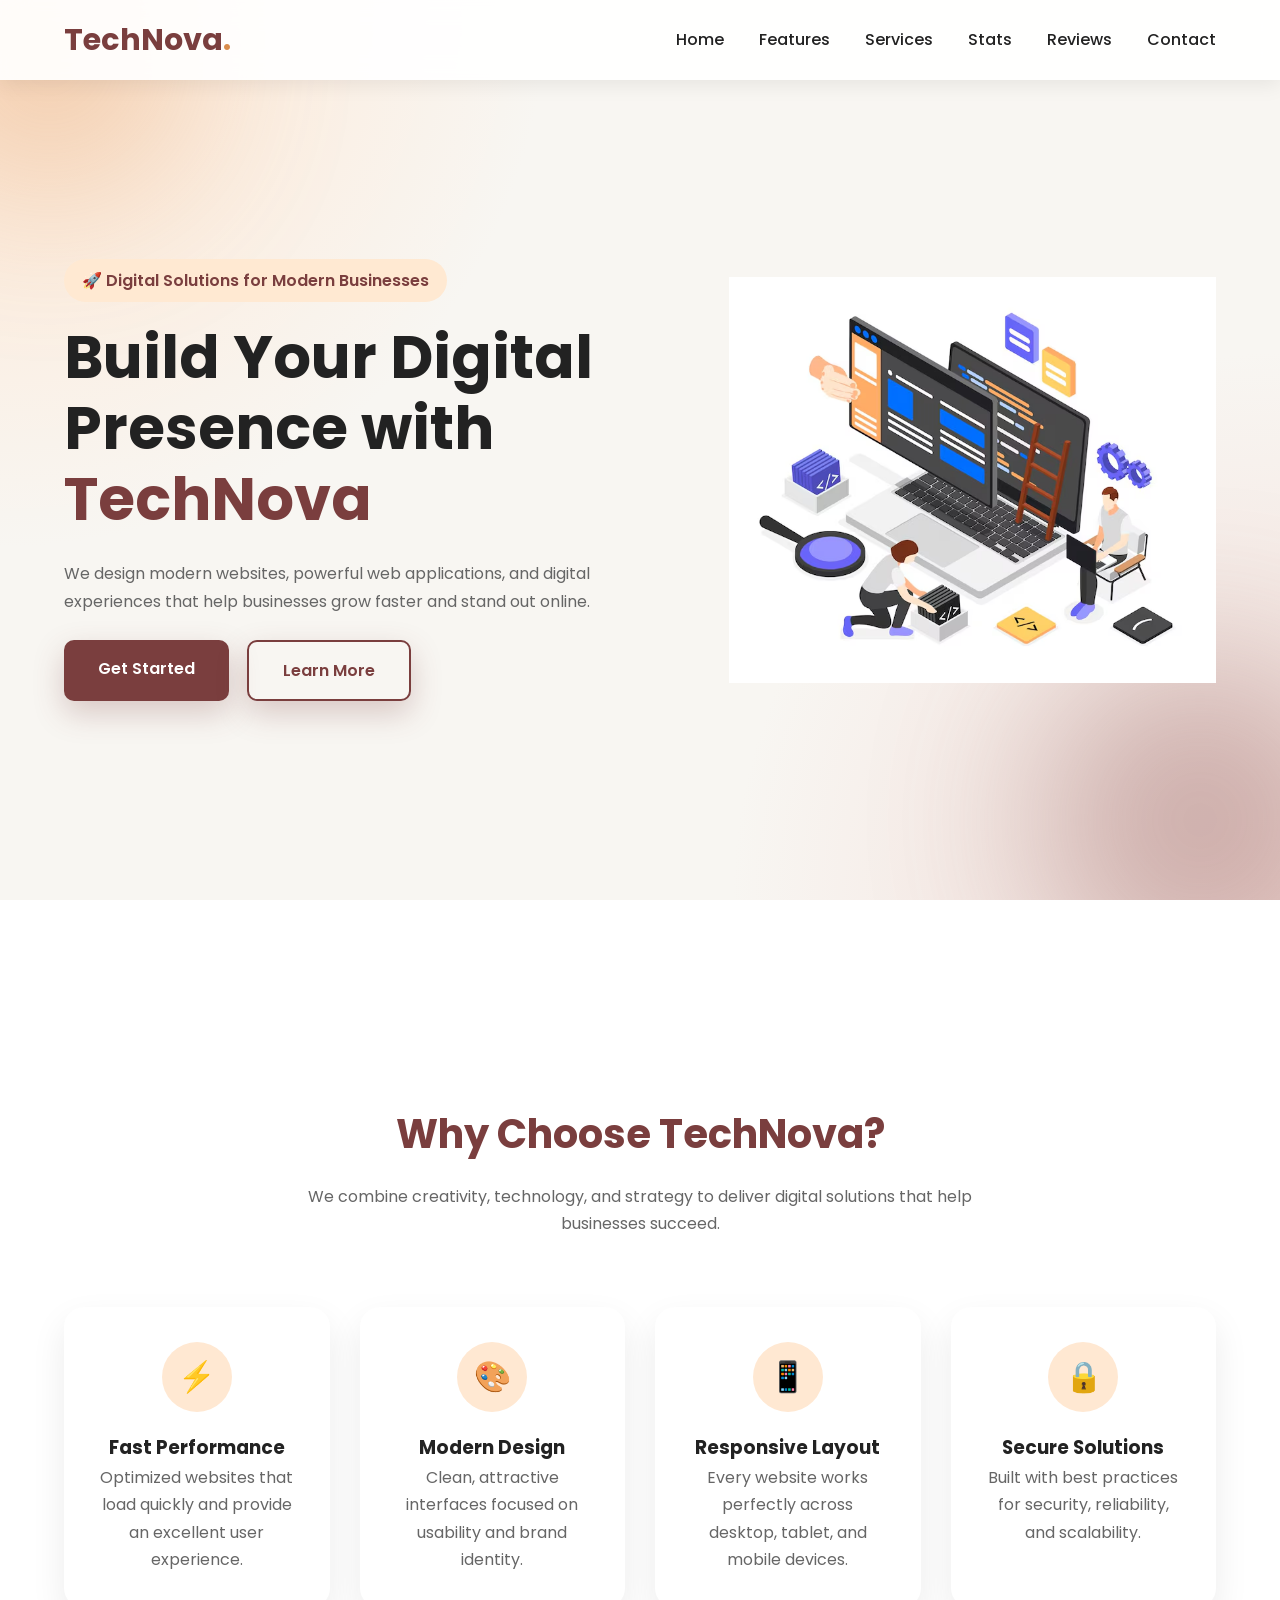
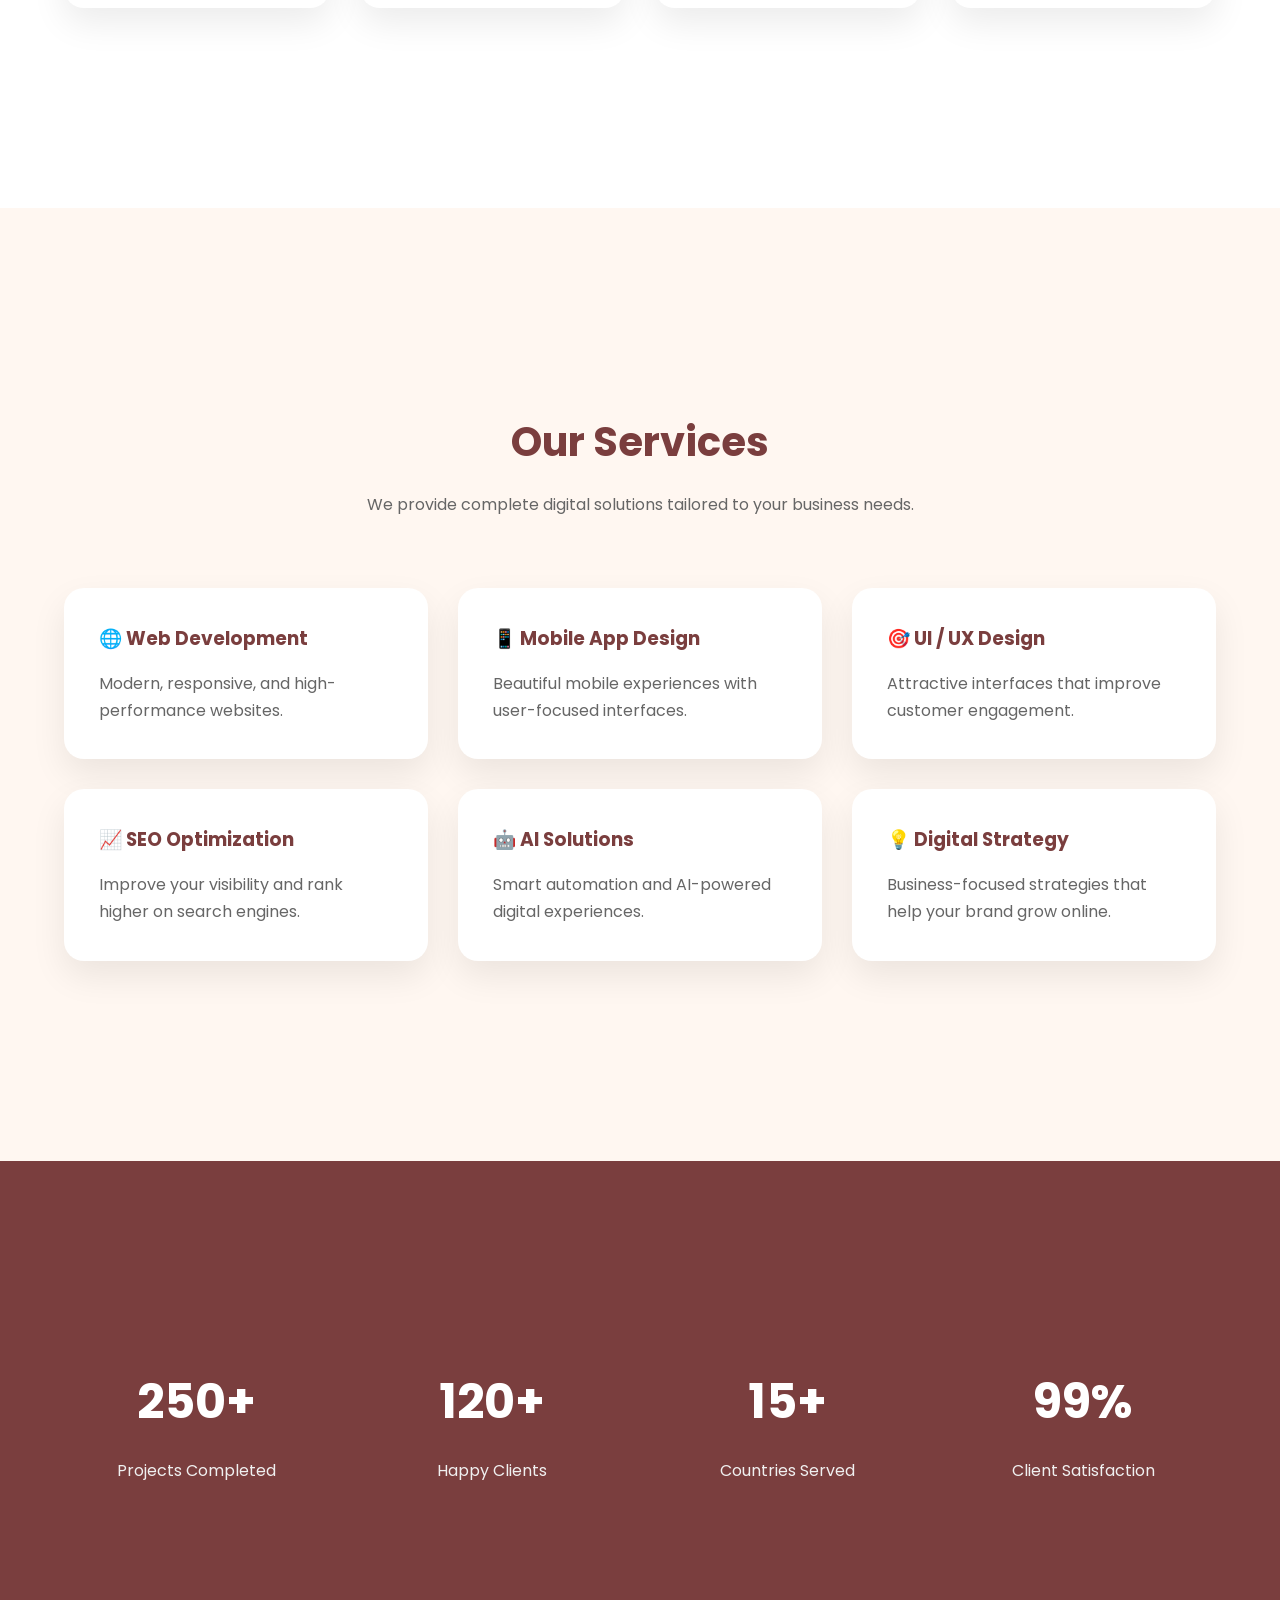
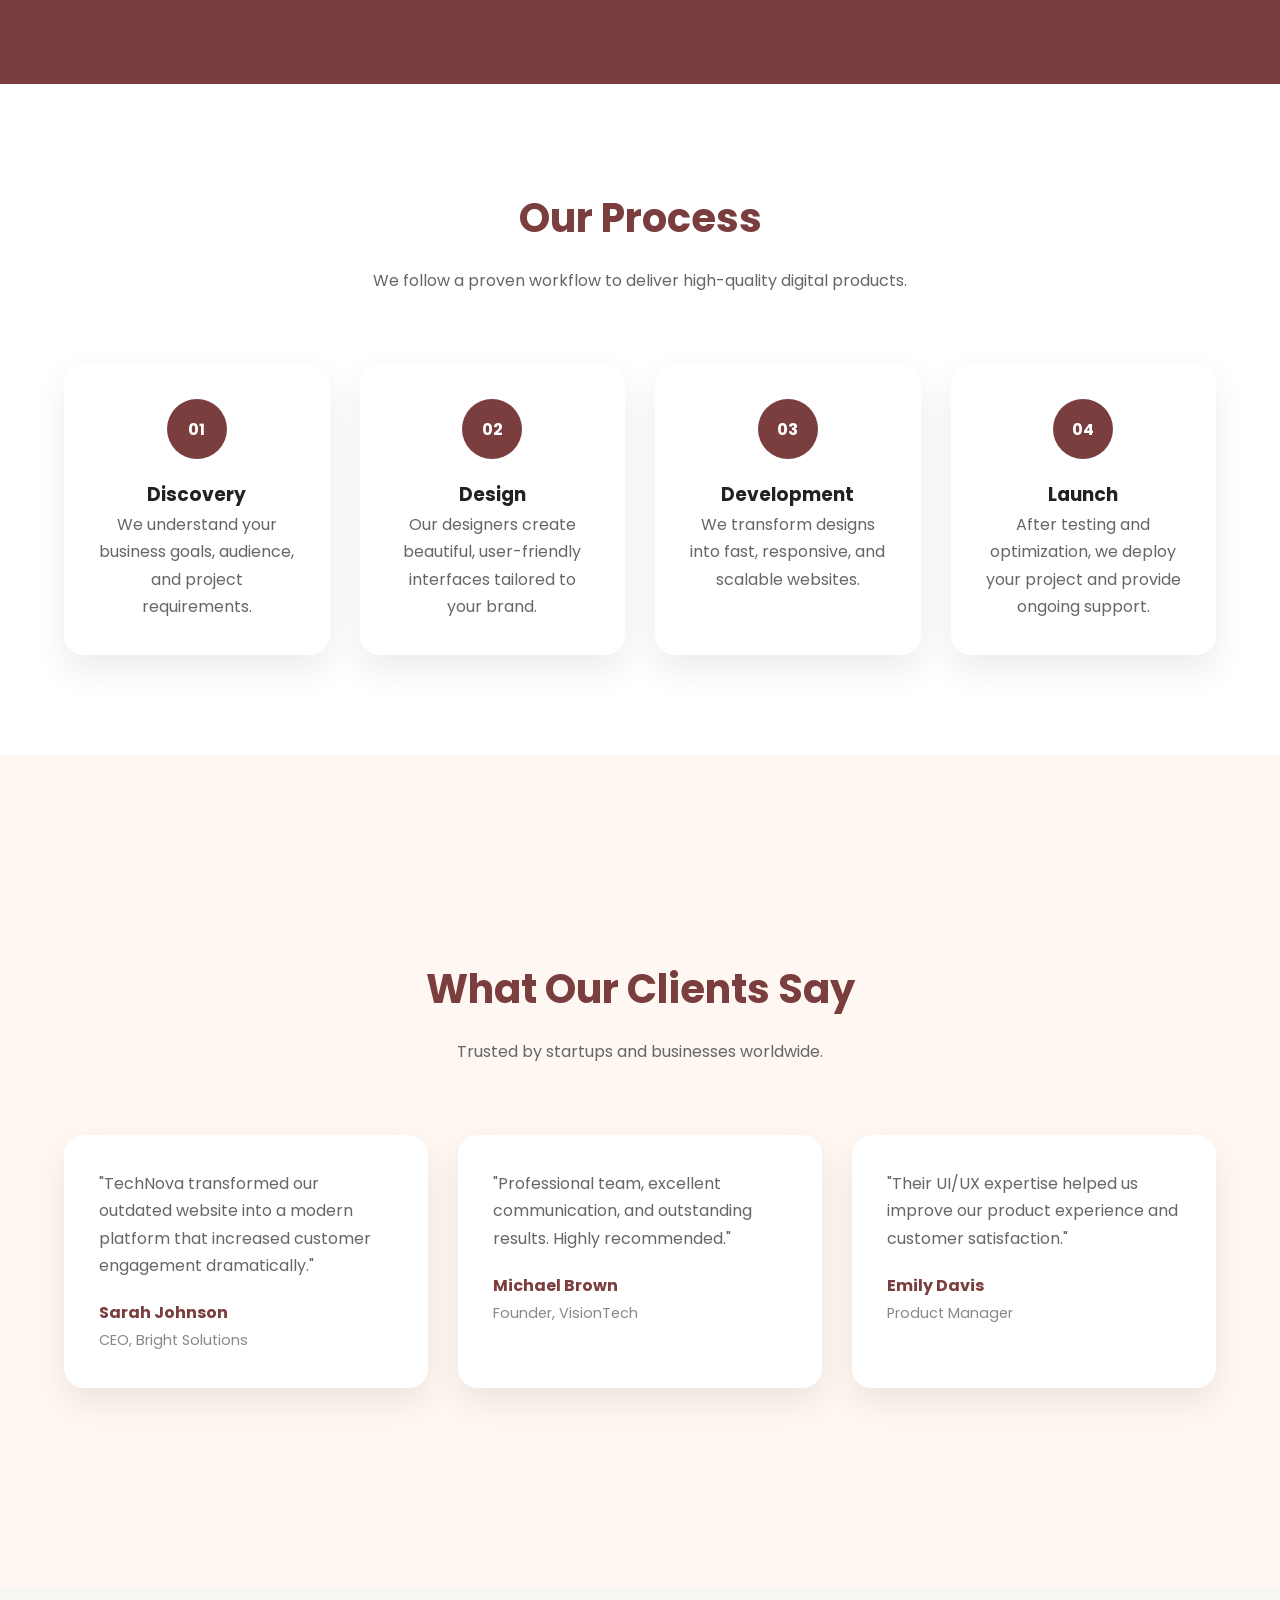
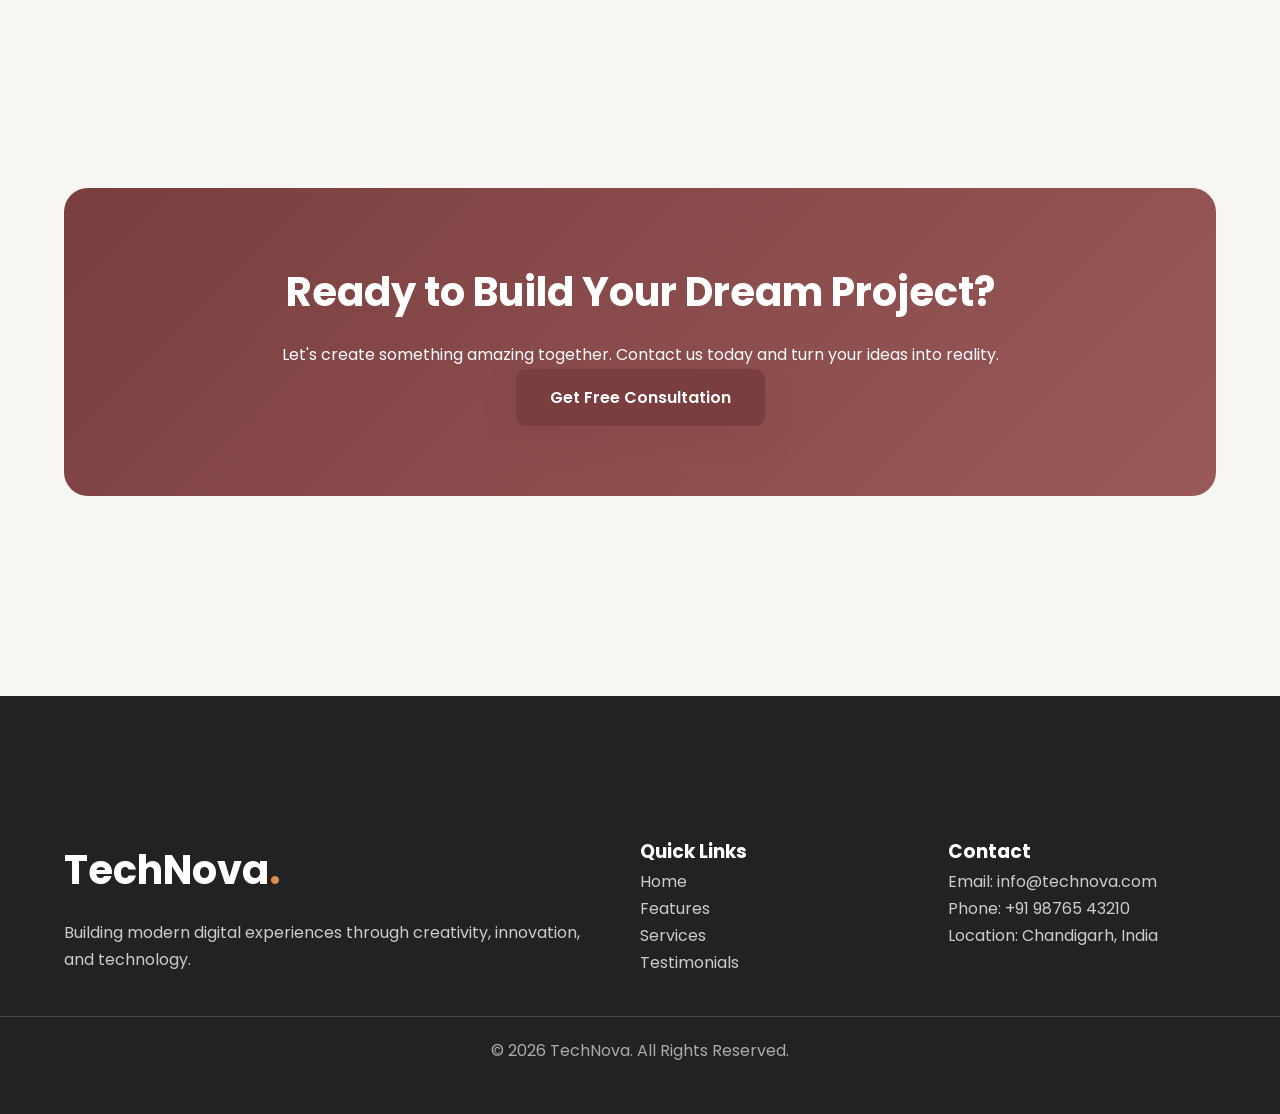
==== landing-page-codesoft/index.html @ 38b24939 "Complete Landing Page project" ====
<!DOCTYPE html>
<html lang="en">

<head>
    <meta charset="UTF-8">
    <meta name="viewport" content="width=device-width, initial-scale=1.0">
    <title>TechNova | Digital Agency</title>

    <link rel="stylesheet" href="style.css">

    <link rel="preconnect" href="https://fonts.googleapis.com">
    <link rel="preconnect" href="https://fonts.gstatic.com" crossorigin>

    <link href="https://fonts.googleapis.com/css2?family=Poppins:wght@300;400;500;600;700;800&display=swap"
        rel="stylesheet">
    <link rel="icon" href="assets/images/favicon.png">
</head>

<body>

    <!-- ================= HEADER ================= -->

    <header>

        <div class="container navbar">

            <a href="#" class="logo">
                TechNova<span>.</span>
            </a>

            <nav>

                <ul class="nav-links">

                    <li><a href="#hero">Home</a></li>

                    <li><a href="#features">Features</a></li>

                    <li><a href="#services">Services</a></li>

                    <li><a href="#stats">Stats</a></li>

                    <li><a href="#testimonials">Reviews</a></li>

                    <li><a href="#cta">Contact</a></li>

                </ul>

            </nav>

        </div>

    </header>

    <!-- ================= HERO ================= -->

    <section id="hero">

        <div class="blob blob1"></div>
        <div class="blob blob2"></div>

        <div class="container hero-container">

            <div class="hero-content">

                <span class="hero-tag">
                    🚀 Digital Solutions for Modern Businesses
                </span>

                <h1>

                    Build Your Digital Presence with

                    <span>TechNova</span>

                </h1>

                <p>

                    We design modern websites, powerful web applications,
                    and digital experiences that help businesses grow faster
                    and stand out online.

                </p>

                <div class="hero-buttons">

                    <a href="#services" class="btn">

                        Get Started

                    </a>

                    <a href="#features" class="btn btn-outline">

                        Learn More

                    </a>

                </div>

            </div>

            <div class="hero-image">

                <img src="assets/images/hero.png" alt="Hero">

            </div>

        </div>

    </section>

    <!-- ================= FEATURES ================= -->

    <section id="features">
        <section id="features">

    <div class="container">

        <div class="section-heading">

            <h2>Why Choose TechNova?</h2>

            <p>
                We combine creativity, technology, and strategy to deliver
                digital solutions that help businesses succeed.
            </p>

        </div>

        <div class="features-grid">

            <div class="feature-card">

                <div class="feature-icon">
                    ⚡
                </div>

                <h3>Fast Performance</h3>

                <p>
                    Optimized websites that load quickly and provide an excellent user experience.
                </p>

            </div>

            <div class="feature-card">

                <div class="feature-icon">
                    🎨
                </div>

                <h3>Modern Design</h3>

                <p>
                    Clean, attractive interfaces focused on usability and brand identity.
                </p>

            </div>

            <div class="feature-card">

                <div class="feature-icon">
                    📱
                </div>

                <h3>Responsive Layout</h3>

                <p>
                    Every website works perfectly across desktop, tablet, and mobile devices.
                </p>

            </div>

            <div class="feature-card">

                <div class="feature-icon">
                    🔒
                </div>

                <h3>Secure Solutions</h3>

                <p>
                    Built with best practices for security, reliability, and scalability.
                </p>

            </div>

        </div>

    </div>

</section>

    </section>

    <!-- ================= SERVICES ================= -->

    <section id="services">
        <section id="services">

    <div class="container">

        <div class="section-heading">

            <h2>Our Services</h2>

            <p>
                We provide complete digital solutions tailored to your business needs.
            </p>

        </div>

        <div class="services-grid">

            <div class="service-card">

                <h3>🌐 Web Development</h3>

                <p>
                    Modern, responsive, and high-performance websites.
                </p>

            </div>

            <div class="service-card">

                <h3>📱 Mobile App Design</h3>

                <p>
                    Beautiful mobile experiences with user-focused interfaces.
                </p>

            </div>

            <div class="service-card">

                <h3>🎯 UI / UX Design</h3>

                <p>
                    Attractive interfaces that improve customer engagement.
                </p>

            </div>

            <div class="service-card">

                <h3>📈 SEO Optimization</h3>

                <p>
                    Improve your visibility and rank higher on search engines.
                </p>

            </div>

            <div class="service-card">

                <h3>🤖 AI Solutions</h3>

                <p>
                    Smart automation and AI-powered digital experiences.
                </p>

            </div>

            <div class="service-card">

                <h3>💡 Digital Strategy</h3>

                <p>
                    Business-focused strategies that help your brand grow online.
                </p>

            </div>

        </div>

    </div>

</section>

    </section>

    <!-- ================= STATS ================= -->

    <section id="stats">
        <section id="stats">

    <div class="container stats-grid">

        <div class="stat-box">

            <h2>250+</h2>

            <p>Projects Completed</p>

        </div>

        <div class="stat-box">

            <h2>120+</h2>

            <p>Happy Clients</p>

        </div>

        <div class="stat-box">

            <h2>15+</h2>

            <p>Countries Served</p>

        </div>

        <div class="stat-box">

            <h2>99%</h2>

            <p>Client Satisfaction</p>

        </div>

    </div>

</section>

    </section>
    <!-- ================= PROCESS ================= -->

<section id="process">

    <div class="container">

        <div class="section-heading">

            <h2>Our Process</h2>

            <p>
                We follow a proven workflow to deliver high-quality digital products.
            </p>

        </div>

        <div class="process-grid">

            <div class="process-card">

                <div class="process-number">01</div>

                <h3>Discovery</h3>

                <p>
                    We understand your business goals, audience, and project requirements.
                </p>

            </div>

            <div class="process-card">

                <div class="process-number">02</div>

                <h3>Design</h3>

                <p>
                    Our designers create beautiful, user-friendly interfaces tailored to your brand.
                </p>

            </div>

            <div class="process-card">

                <div class="process-number">03</div>

                <h3>Development</h3>

                <p>
                    We transform designs into fast, responsive, and scalable websites.
                </p>

            </div>

            <div class="process-card">

                <div class="process-number">04</div>

                <h3>Launch</h3>

                <p>
                    After testing and optimization, we deploy your project and provide ongoing support.
                </p>

            </div>

        </div>

    </div>

</section>

    <!-- ================= TESTIMONIALS ================= -->

    <section id="testimonials">
        <!-- ================= TESTIMONIALS ================= -->

<section id="testimonials">

    <div class="container">

        <div class="section-heading">

            <h2>What Our Clients Say</h2>

            <p>
                Trusted by startups and businesses worldwide.
            </p>

        </div>

        <div class="testimonial-grid">

            <div class="testimonial-card">

                <p>

                    "TechNova transformed our outdated website into a modern platform that increased customer engagement dramatically."

                </p>

                <h4>Sarah Johnson</h4>

                <span>CEO, Bright Solutions</span>

            </div>

            <div class="testimonial-card">

                <p>

                    "Professional team, excellent communication, and outstanding results. Highly recommended."

                </p>

                <h4>Michael Brown</h4>

                <span>Founder, VisionTech</span>

            </div>

            <div class="testimonial-card">

                <p>

                    "Their UI/UX expertise helped us improve our product experience and customer satisfaction."

                </p>

                <h4>Emily Davis</h4>

                <span>Product Manager</span>

            </div>

        </div>

    </div>

</section>

    </section>

    <!-- ================= CTA ================= -->

    <section id="cta">
        <!-- ================= CTA ================= -->

<section id="cta">

    <div class="container cta-box">

        <h2>

            Ready to Build Your Dream Project?

        </h2>

        <p>

            Let's create something amazing together.
            Contact us today and turn your ideas into reality.

        </p>

        <a href="#" class="btn">

            Get Free Consultation

        </a>

    </div>

</section>

    </section>

    <!-- ================= FOOTER ================= -->

    <footer>
        <!-- ================= FOOTER ================= -->

<footer>

    <div class="container footer-container">

        <div class="footer-about">

            <h2>

                TechNova<span>.</span>

            </h2>

            <p>

                Building modern digital experiences through creativity,
                innovation, and technology.

            </p>

        </div>

        <div class="footer-links">

            <h3>Quick Links</h3>

            <ul>

                <li><a href="#hero">Home</a></li>

                <li><a href="#features">Features</a></li>

                <li><a href="#services">Services</a></li>

                <li><a href="#testimonials">Testimonials</a></li>

            </ul>

        </div>

        <div class="footer-contact">

            <h3>Contact</h3>

            <p>Email: info@technova.com</p>

            <p>Phone: +91 98765 43210</p>

            <p>Location: Chandigarh, India</p>

        </div>

    </div>

    <hr>

    <div class="copyright">

        © 2026 TechNova. All Rights Reserved.

    </div>

</footer>

    </footer>

</body>

</html>
---- landing-page-codesoft/style.css ----
/* =========================
   FINAL LANDING PAGE CSS
   TechNova
========================= */

/* RESET */
*{
    margin:0;
    padding:0;
    box-sizing:border-box;
    scroll-behavior:smooth;
}

:root{
    --cream:#F8F6F2;
    --white:#fff;
    --maroon:#7A3E3E;
    --orange:#D98C4C;
    --text:#222;
    --muted:#666;
    --shadow:0 15px 35px rgba(0,0,0,.08);
}

body{
    font-family:'Poppins',sans-serif;
    background:var(--cream);
    color:var(--text);
    line-height:1.7;
}

img{width:100%;display:block}
a{text-decoration:none;color:inherit}
ul{list-style:none}

.container{
    width:90%;
    max-width:1200px;
    margin:auto;
}

section{padding:100px 0;}

h1{font-size:3.7rem;line-height:1.2}
h2{font-size:2.5rem;color:var(--maroon);margin-bottom:15px}
p{color:var(--muted)}

.btn{
    display:inline-block;
    padding:15px 34px;
    border-radius:10px;
    background:var(--maroon);
    color:#fff;
    font-weight:600;
    transition:.35s;
    box-shadow:0 12px 30px rgba(122,62,62,.25);
}
.btn:hover{
    background:var(--orange);
    transform:translateY(-6px);
    box-shadow:0 20px 35px rgba(122,62,62,.35);
}
.btn-outline{
    background:transparent;
    color:var(--maroon);
    border:2px solid var(--maroon);
}
.btn-outline:hover{
    background:var(--maroon);
    color:#fff;
}

/* HEADER */
header{
    position:fixed;
    width:100%;
    top:0;
    background:rgba(255,255,255,.92);
    backdrop-filter:blur(14px);
    box-shadow:0 4px 20px rgba(0,0,0,.08);
    z-index:1000;
}
.navbar{
    height:80px;
    display:flex;
    justify-content:space-between;
    align-items:center;
}
.logo{font-size:1.9rem;font-weight:700;color:var(--maroon)}
.logo span{color:var(--orange)}
.nav-links{display:flex;gap:35px}
.nav-links a{font-weight:500;position:relative}
.nav-links a::after{
content:"";
position:absolute;
left:0;
bottom:-6px;
height:2px;
width:0;
background:var(--orange);
transition:.3s;
}
.nav-links a:hover{color:var(--orange)}
.nav-links a:hover::after{width:100%}

/* HERO */
#hero{
padding-top:160px;
min-height:100vh;
display:flex;
align-items:center;
background:
radial-gradient(circle at top left,#FFE6D1 0%,transparent 35%),
radial-gradient(circle at bottom right,#F3DDD8 0%,transparent 35%),
var(--cream);
position:relative;
overflow:hidden;
}
.hero-container{
display:grid;
grid-template-columns:1.1fr .9fr;
gap:70px;
align-items:center;
position:relative;
z-index:2;
}
.hero-content{animation:slideLeft .9s ease}
.hero-image{animation:slideRight 1s ease}
.hero-tag{
display:inline-block;
padding:8px 18px;
border-radius:30px;
background:#FFE9D2;
color:var(--maroon);
font-weight:600;
margin-bottom:20px;
}
.hero-content h1 span{color:var(--maroon)}
.hero-content p{max-width:550px;margin:25px 0}
.hero-buttons{display:flex;gap:18px}
.hero-image img{
max-width:520px;
margin-left:auto;
animation:floatImage 5s ease-in-out infinite;
}
.blob{
position:absolute;
border-radius:50%;
filter:blur(90px);
opacity:.35;
z-index:1;
}
.blob1{
width:260px;height:260px;
background:var(--orange);
left:-80px;top:-70px;
}
.blob2{
width:320px;height:320px;
background:var(--maroon);
right:-80px;bottom:-80px;
}
@keyframes floatImage{
0%,100%{transform:translateY(0)}
50%{transform:translateY(-18px)}
}
@keyframes slideLeft{
from{opacity:0;transform:translateX(-60px)}
to{opacity:1;transform:none}
}
@keyframes slideRight{
from{opacity:0;transform:translateX(60px)}
to{opacity:1;transform:none}
}

/* COMMON */
.section-heading{
text-align:center;
margin-bottom:70px;
}
.section-heading p{
max-width:700px;
margin:auto;
}

/* FEATURES */
#features{background:#fff}
.features-grid{
display:grid;
grid-template-columns:repeat(4,1fr);
gap:30px;
}
.feature-card{
background:#fff;
padding:35px;
border-radius:20px;
box-shadow:var(--shadow);
text-align:center;
transition:.3s;
}
.feature-card:hover{transform:translateY(-10px)}
.feature-icon{
width:70px;height:70px;
border-radius:50%;
background:#FFE8D2;
display:flex;
align-items:center;
justify-content:center;
font-size:30px;
margin:0 auto 20px;
}

/* SERVICES */
#services{background:#FFF7F1}
.services-grid{
display:grid;
grid-template-columns:repeat(3,1fr);
gap:30px;
}
.service-card{
background:#fff;
padding:35px;
border-radius:20px;
box-shadow:var(--shadow);
transition:.3s;
}
.service-card:hover{transform:translateY(-10px)}
.service-card h3{color:var(--maroon);margin-bottom:15px}

/* STATS */
#stats{
background:var(--maroon);
color:#fff;
}
.stats-grid{
display:grid;
grid-template-columns:repeat(4,1fr);
gap:30px;
text-align:center;
}
.stat-box h2{color:#fff;font-size:3rem}
.stat-box p{color:#f0f0f0}

/* PROCESS */
#process{background:#fff}
.process-grid{
display:grid;
grid-template-columns:repeat(4,1fr);
gap:30px;
}
.process-card{
background:#fff;
padding:35px;
border-radius:20px;
box-shadow:var(--shadow);
text-align:center;
}
.process-number{
width:60px;height:60px;
border-radius:50%;
background:var(--maroon);
color:#fff;
display:flex;
align-items:center;
justify-content:center;
font-weight:700;
margin:0 auto 20px;
}

/* TESTIMONIALS */
#testimonials{background:#FFF7F1}
.testimonial-grid{
display:grid;
grid-template-columns:repeat(3,1fr);
gap:30px;
}
.testimonial-card{
background:#fff;
padding:35px;
border-radius:20px;
box-shadow:var(--shadow);
}
.testimonial-card h4{margin-top:20px;color:var(--maroon)}
.testimonial-card span{color:#888;font-size:.9rem}

/* CTA */
#cta{background:var(--cream)}
.cta-box{
background:linear-gradient(135deg,var(--maroon),#9a5959);
color:#fff;
padding:70px;
border-radius:24px;
text-align:center;
}
.cta-box h2,.cta-box p{color:#fff}

/* FOOTER */
footer{
background:#222;
color:#ddd;
padding:70px 0 25px;
}
.footer-container{
display:grid;
grid-template-columns:2fr 1fr 1fr;
gap:40px;
}
footer h2,footer h3{color:#fff}
footer span{color:var(--orange)}
footer p,footer a{color:#ccc}
footer hr{
margin:40px 0 20px;
border:none;
border-top:1px solid #444;
}
.copyright{text-align:center;color:#aaa}

/* RESPONSIVE */
@media(max-width:992px){
.hero-container,
.features-grid,
.services-grid,
.stats-grid,
.process-grid,
.testimonial-grid,
.footer-container{
grid-template-columns:1fr 1fr;
}
}
@media(max-width:768px){
h1{font-size:2.5rem}
.hero-container,
.features-grid,
.services-grid,
.stats-grid,
.process-grid,
.testimonial-grid,
.footer-container{
grid-template-columns:1fr;
}
.nav-links{display:none}
.hero-buttons{flex-direction:column}
.hero-image img{margin:auto}
.cta-box{padding:40px 25px}
}
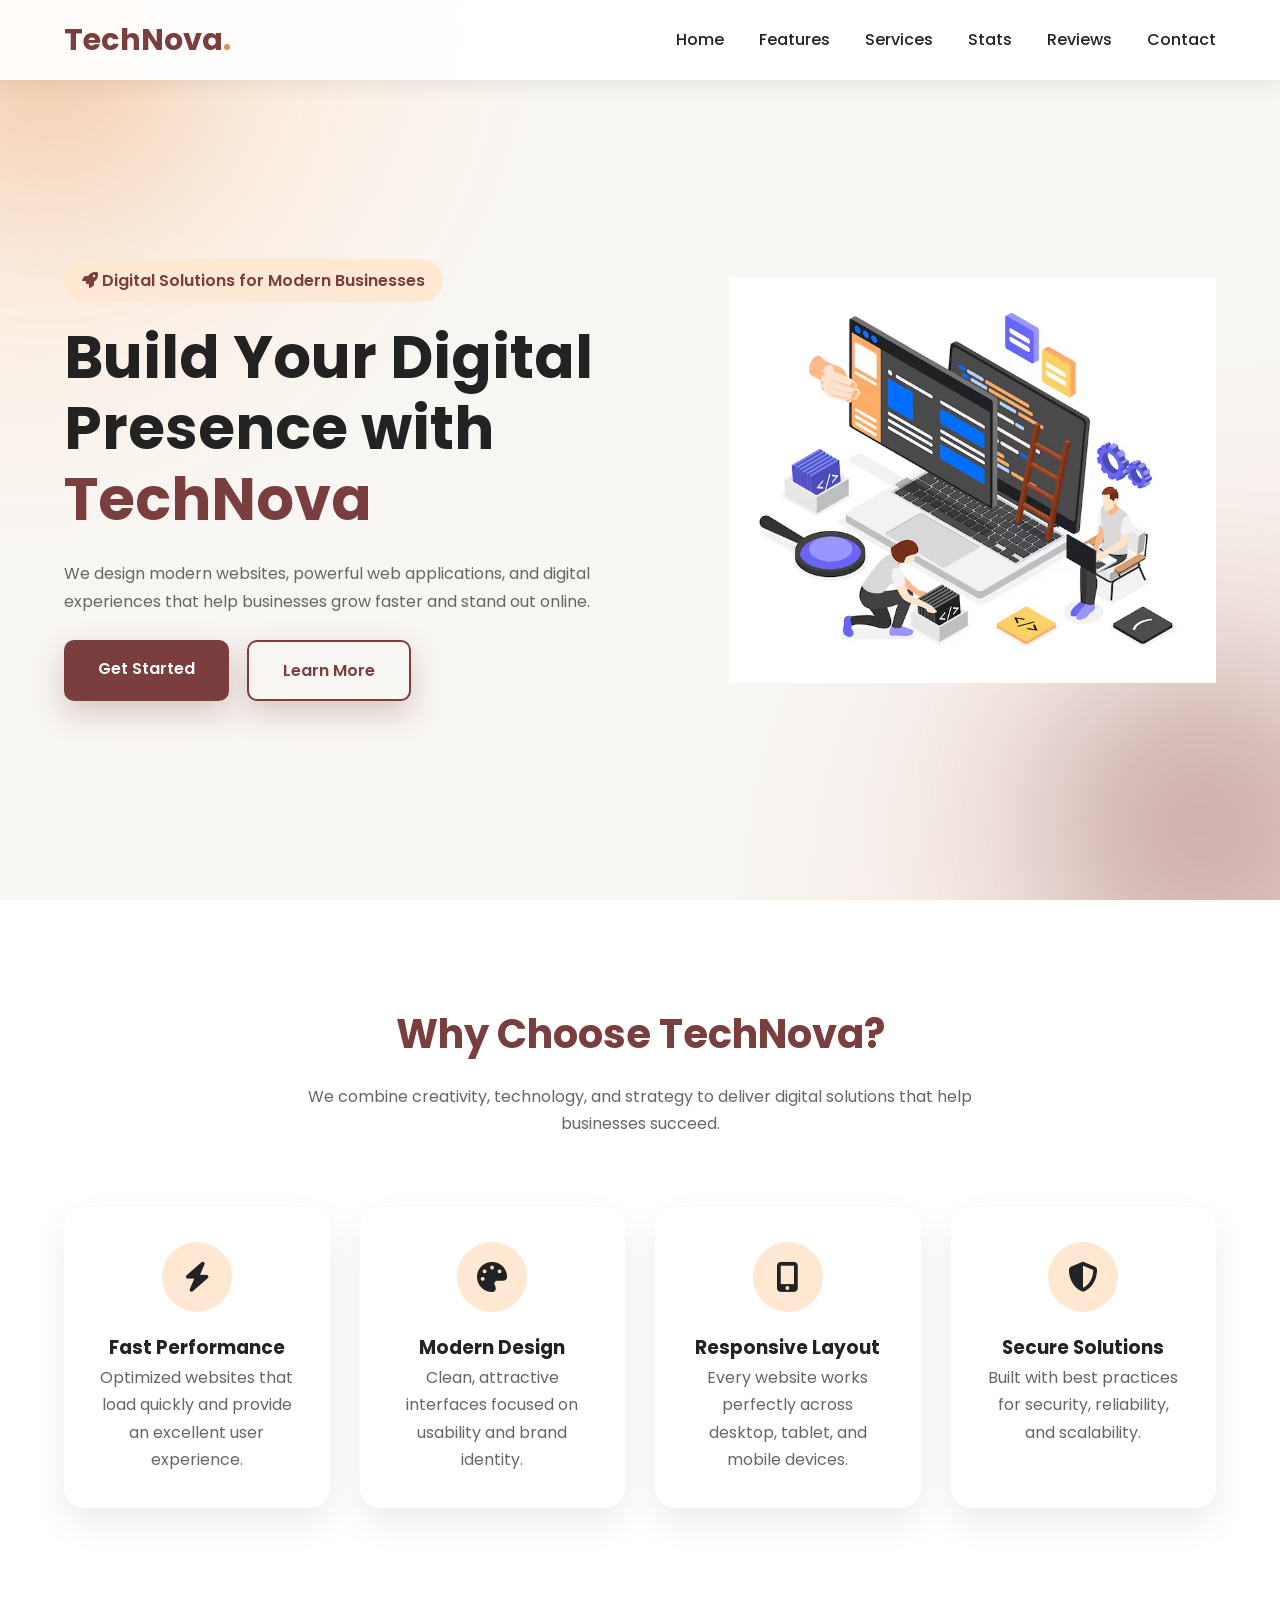
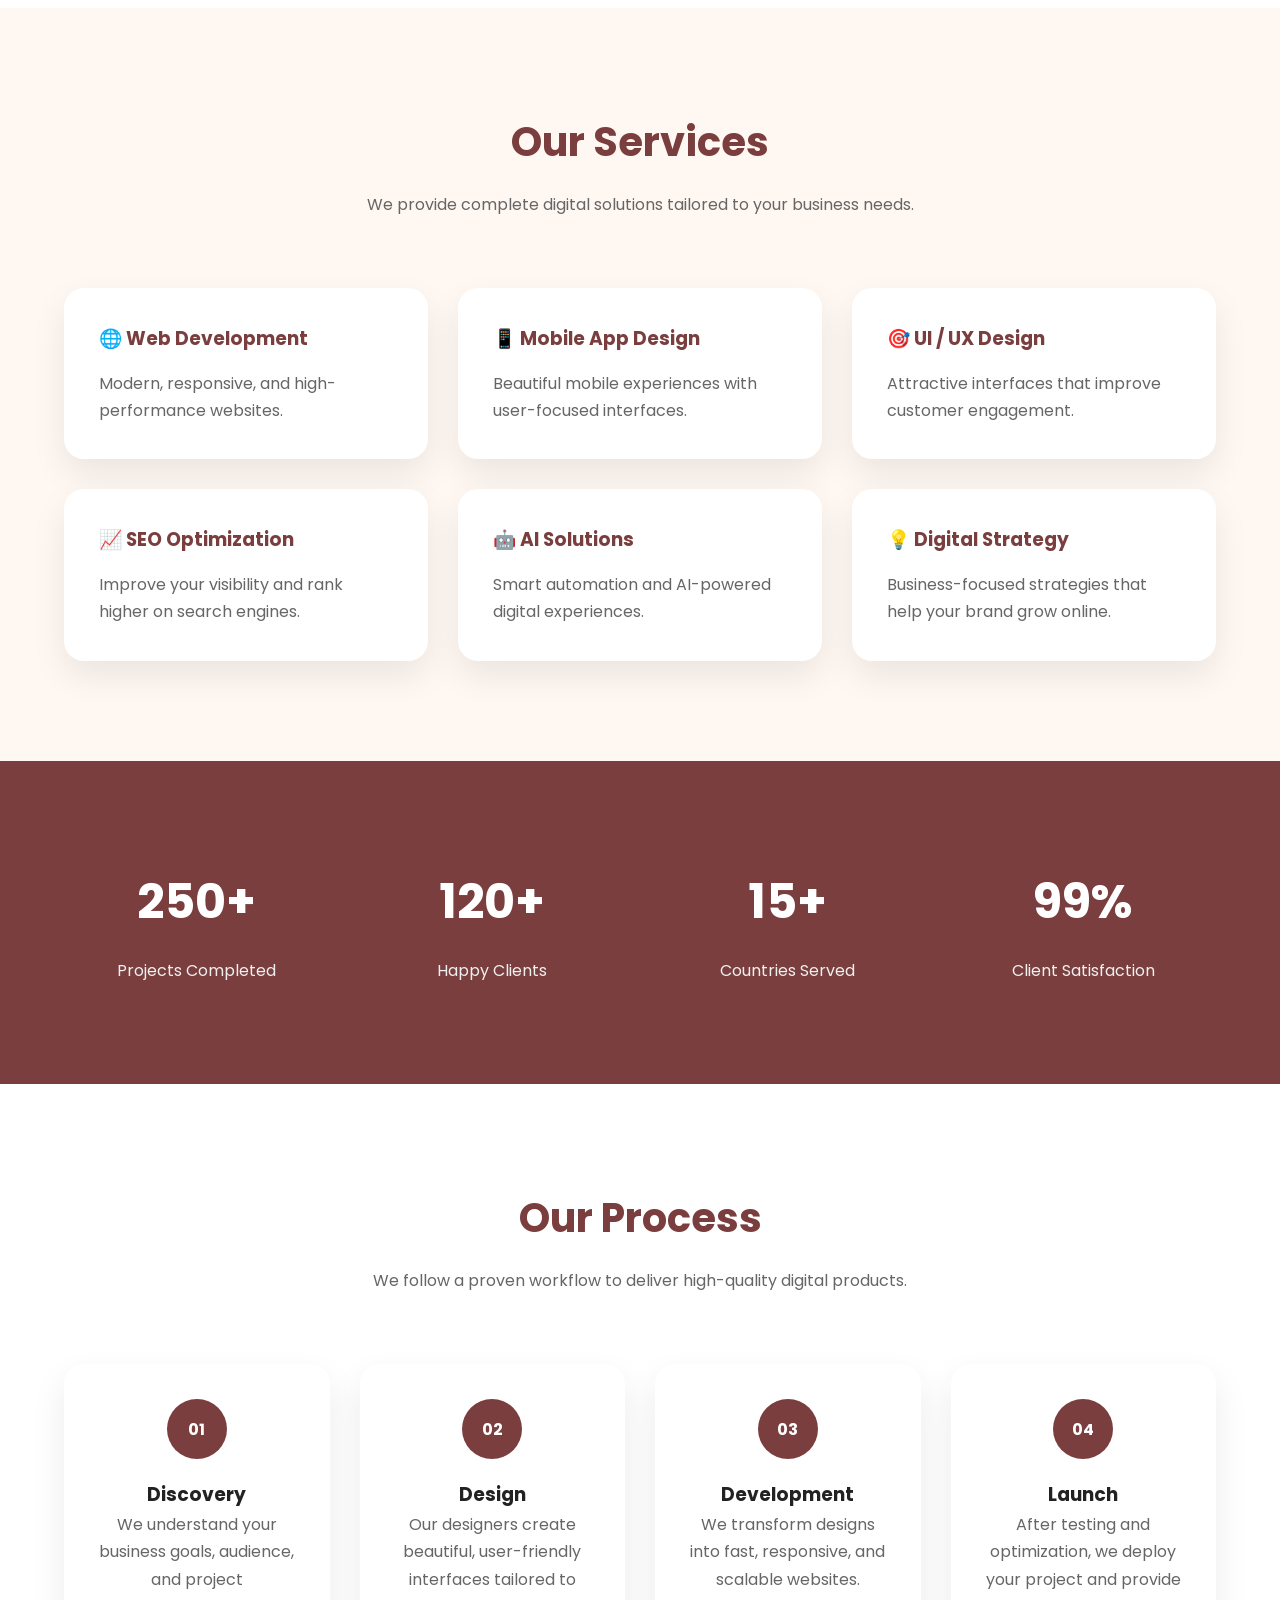
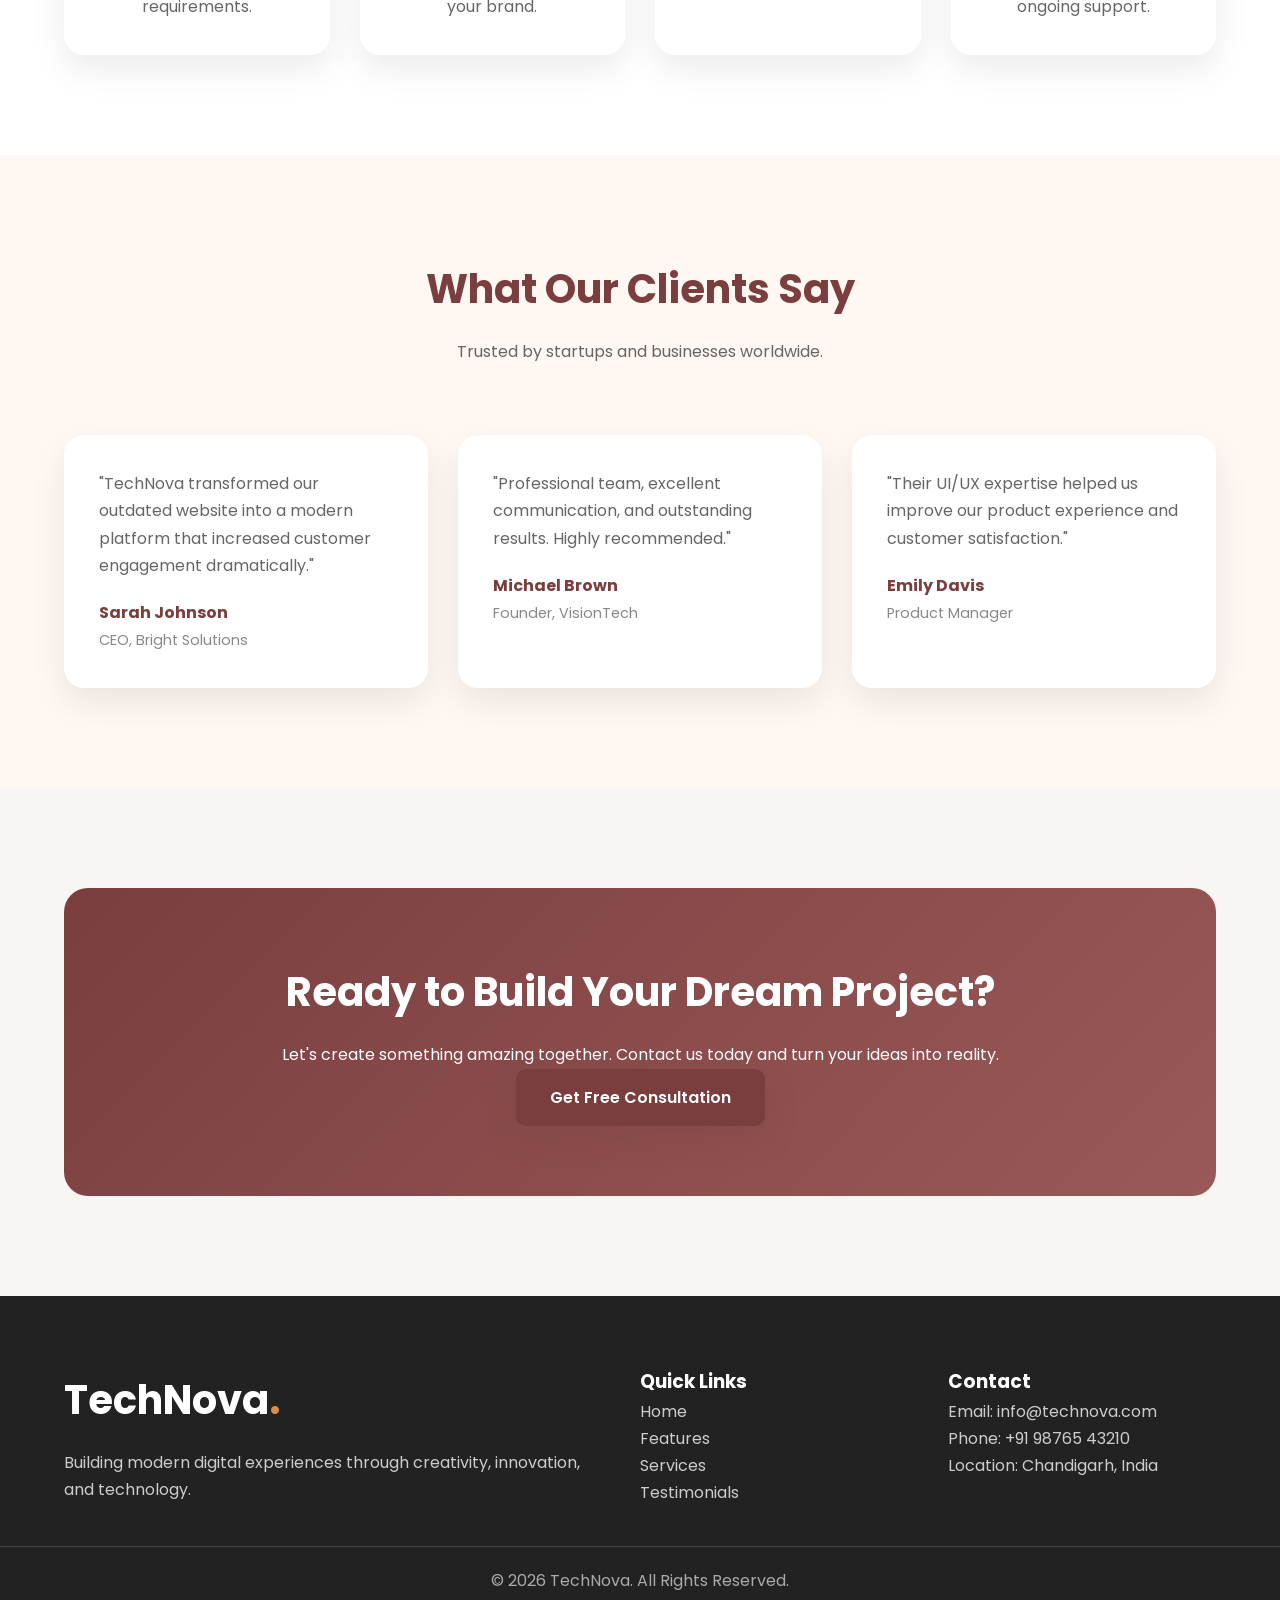
==== commit 39fc4866: "Improve landing page UI and replace Font Awesome icons" ====
--- a/landing-page-codesoft/index.html
+++ b/landing-page-codesoft/index.html
@@ -14,6 +14,8 @@
     <link href="https://fonts.googleapis.com/css2?family=Poppins:wght@300;400;500;600;700;800&display=swap"
         rel="stylesheet">
     <link rel="icon" href="assets/images/favicon.png">
+    <link rel="stylesheet"
+href="https://cdnjs.cloudflare.com/ajax/libs/font-awesome/6.7.2/css/all.min.css">
 </head>
 
 <body>
@@ -64,8 +66,9 @@
             <div class="hero-content">
 
                 <span class="hero-tag">
-                    🚀 Digital Solutions for Modern Businesses
-                </span>
+<i class="fa-solid fa-rocket"></i>
+Digital Solutions for Modern Businesses
+</span>
 
                 <h1>
 
@@ -114,7 +117,6 @@
     <!-- ================= FEATURES ================= -->
 
     <section id="features">
-        <section id="features">
 
     <div class="container">
 
@@ -134,8 +136,8 @@
             <div class="feature-card">
 
                 <div class="feature-icon">
-                    ⚡
-                </div>
+    <i class="fa-solid fa-bolt"></i>
+</div>
 
                 <h3>Fast Performance</h3>
 
@@ -148,8 +150,8 @@
             <div class="feature-card">
 
                 <div class="feature-icon">
-                    🎨
-                </div>
+<i class="fa-solid fa-palette"></i>
+</div>
 
                 <h3>Modern Design</h3>
 
@@ -161,9 +163,9 @@
 
             <div class="feature-card">
 
-                <div class="feature-icon">
-                    📱
-                </div>
+               <div class="feature-icon">
+<i class="fa-solid fa-mobile-screen-button"></i>
+</div>
 
                 <h3>Responsive Layout</h3>
 
@@ -175,9 +177,9 @@
 
             <div class="feature-card">
 
-                <div class="feature-icon">
-                    🔒
-                </div>
+               <div class="feature-icon">
+<i class="fa-solid fa-shield-halved"></i>
+</div>
 
                 <h3>Secure Solutions</h3>
 
@@ -193,11 +195,8 @@
 
 </section>
 
-    </section>
-
     <!-- ================= SERVICES ================= -->
 
-    <section id="services">
         <section id="services">
 
     <div class="container">
@@ -280,11 +279,8 @@
 
 </section>
 
-    </section>
-
     <!-- ================= STATS ================= -->
 
-    <section id="stats">
         <section id="stats">
 
     <div class="container stats-grid">
@@ -325,7 +321,6 @@
 
 </section>
 
-    </section>
     <!-- ================= PROCESS ================= -->
 
 <section id="process">
@@ -398,9 +393,7 @@
 
 </section>
 
-    <!-- ================= TESTIMONIALS ================= -->
-
-    <section id="testimonials">
+    
         <!-- ================= TESTIMONIALS ================= -->
 
 <section id="testimonials">
@@ -467,11 +460,9 @@
 
 </section>
 
-    </section>
-
-    <!-- ================= CTA ================= -->
-
-    <section id="cta">
+    
+
+   
         <!-- ================= CTA ================= -->
 
 <section id="cta">
@@ -501,11 +492,9 @@
 
 </section>
 
-    </section>
-
-    <!-- ================= FOOTER ================= -->
-
-    <footer>
+   
+
+   
         <!-- ================= FOOTER ================= -->
 
 <footer>
@@ -571,7 +560,7 @@
 
 </footer>
 
-    </footer>
+   
 
 </body>
 
